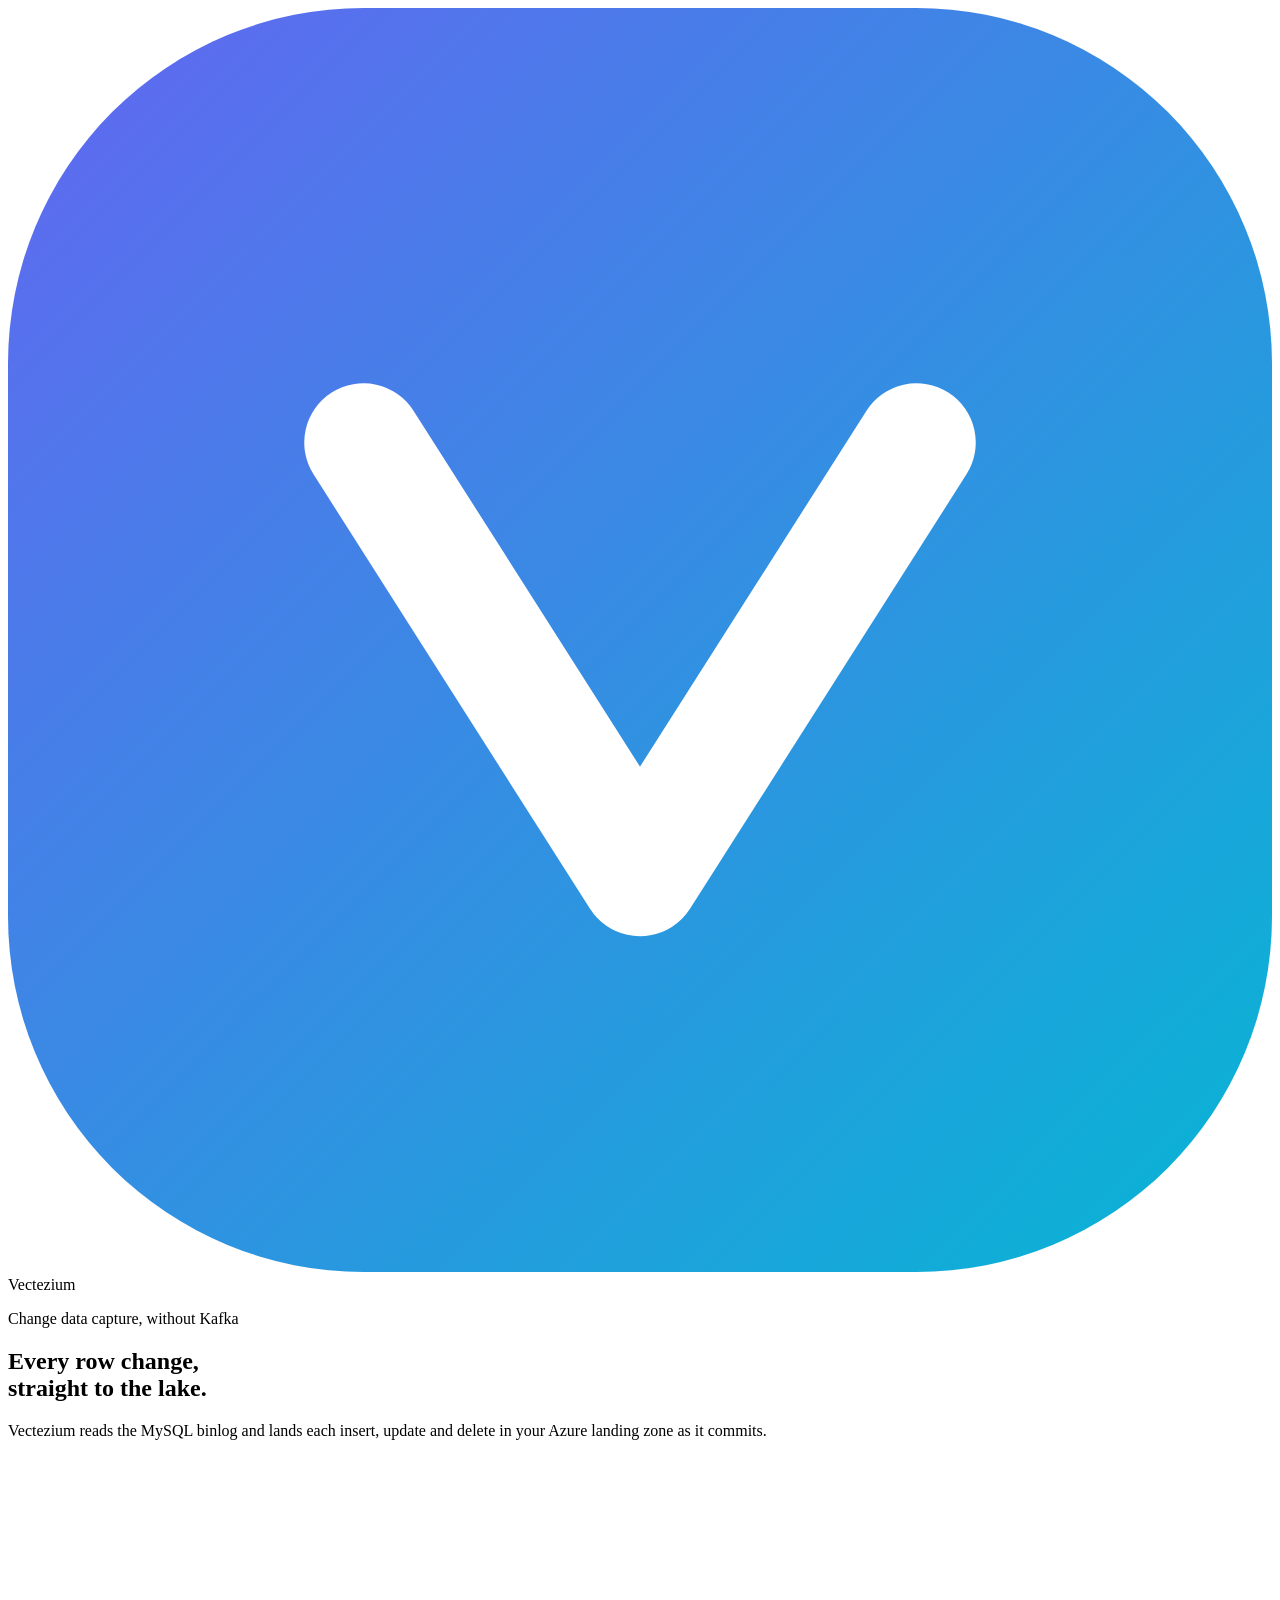
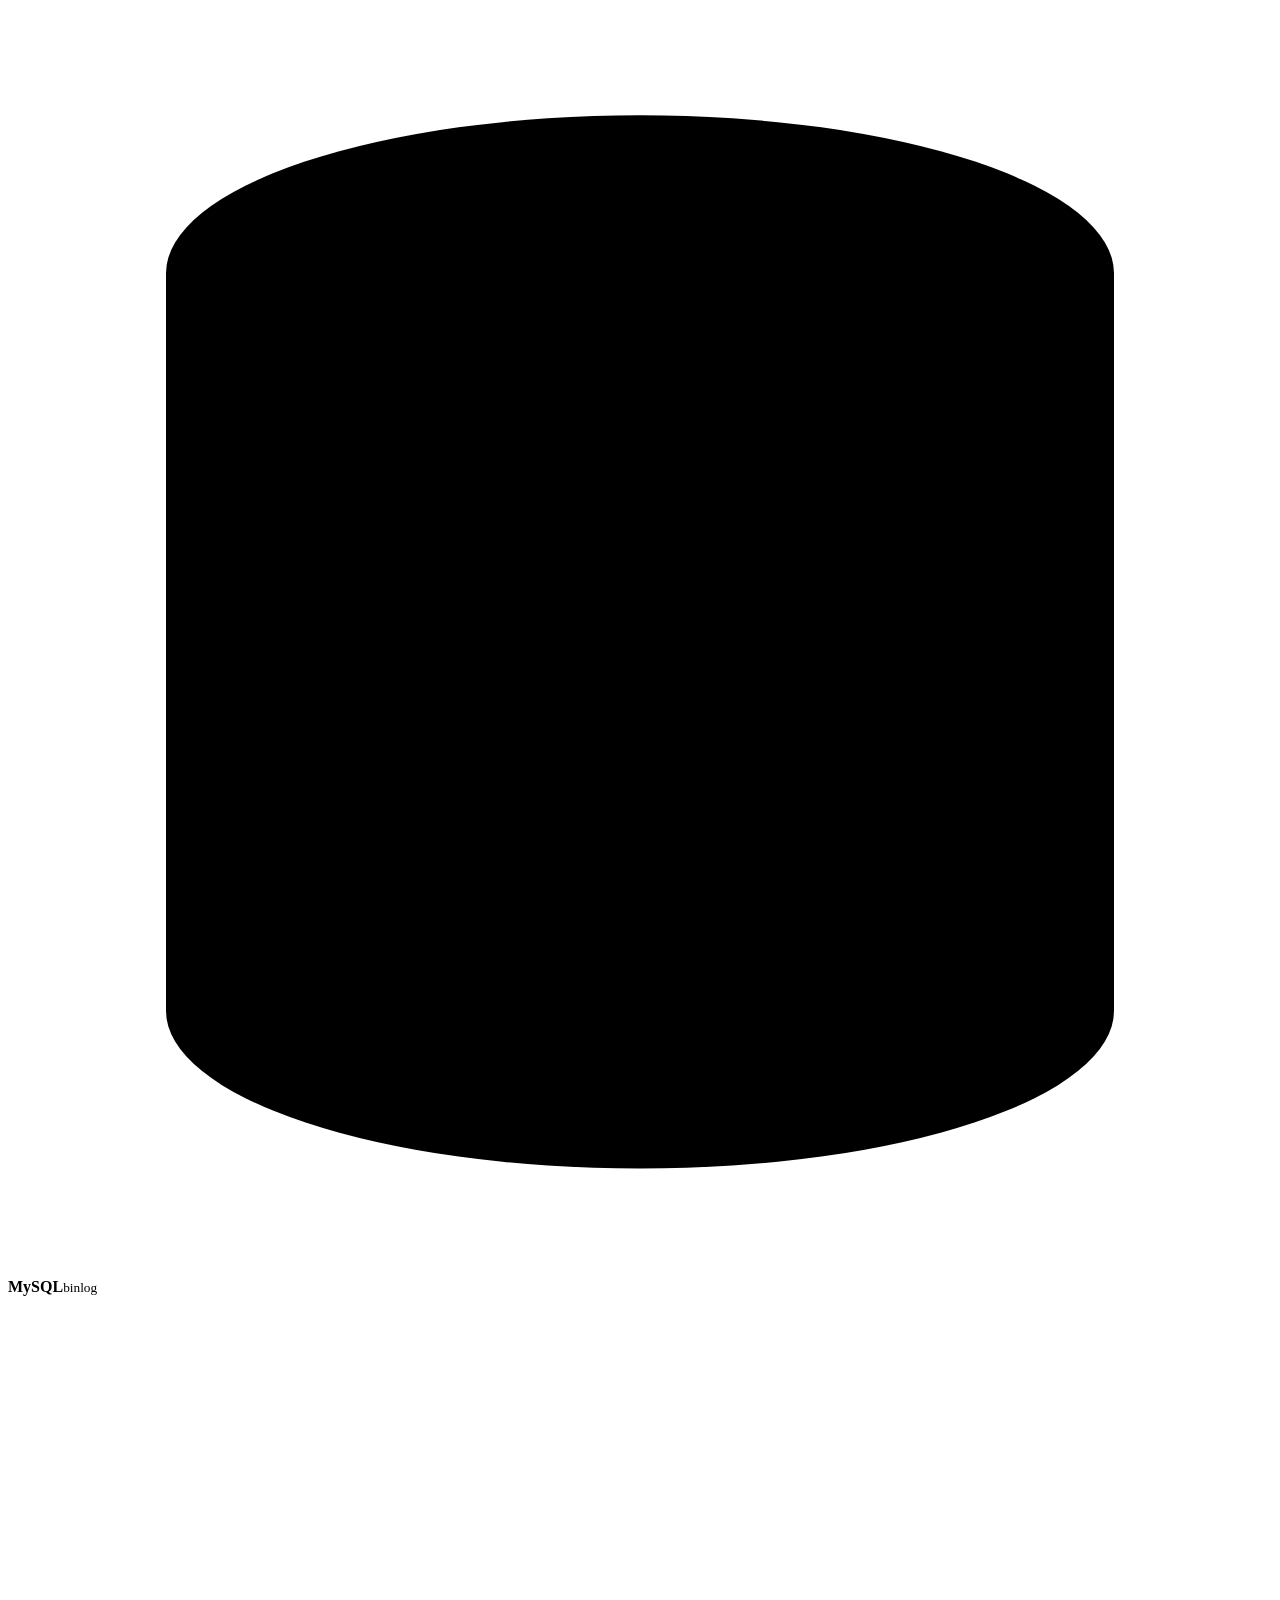
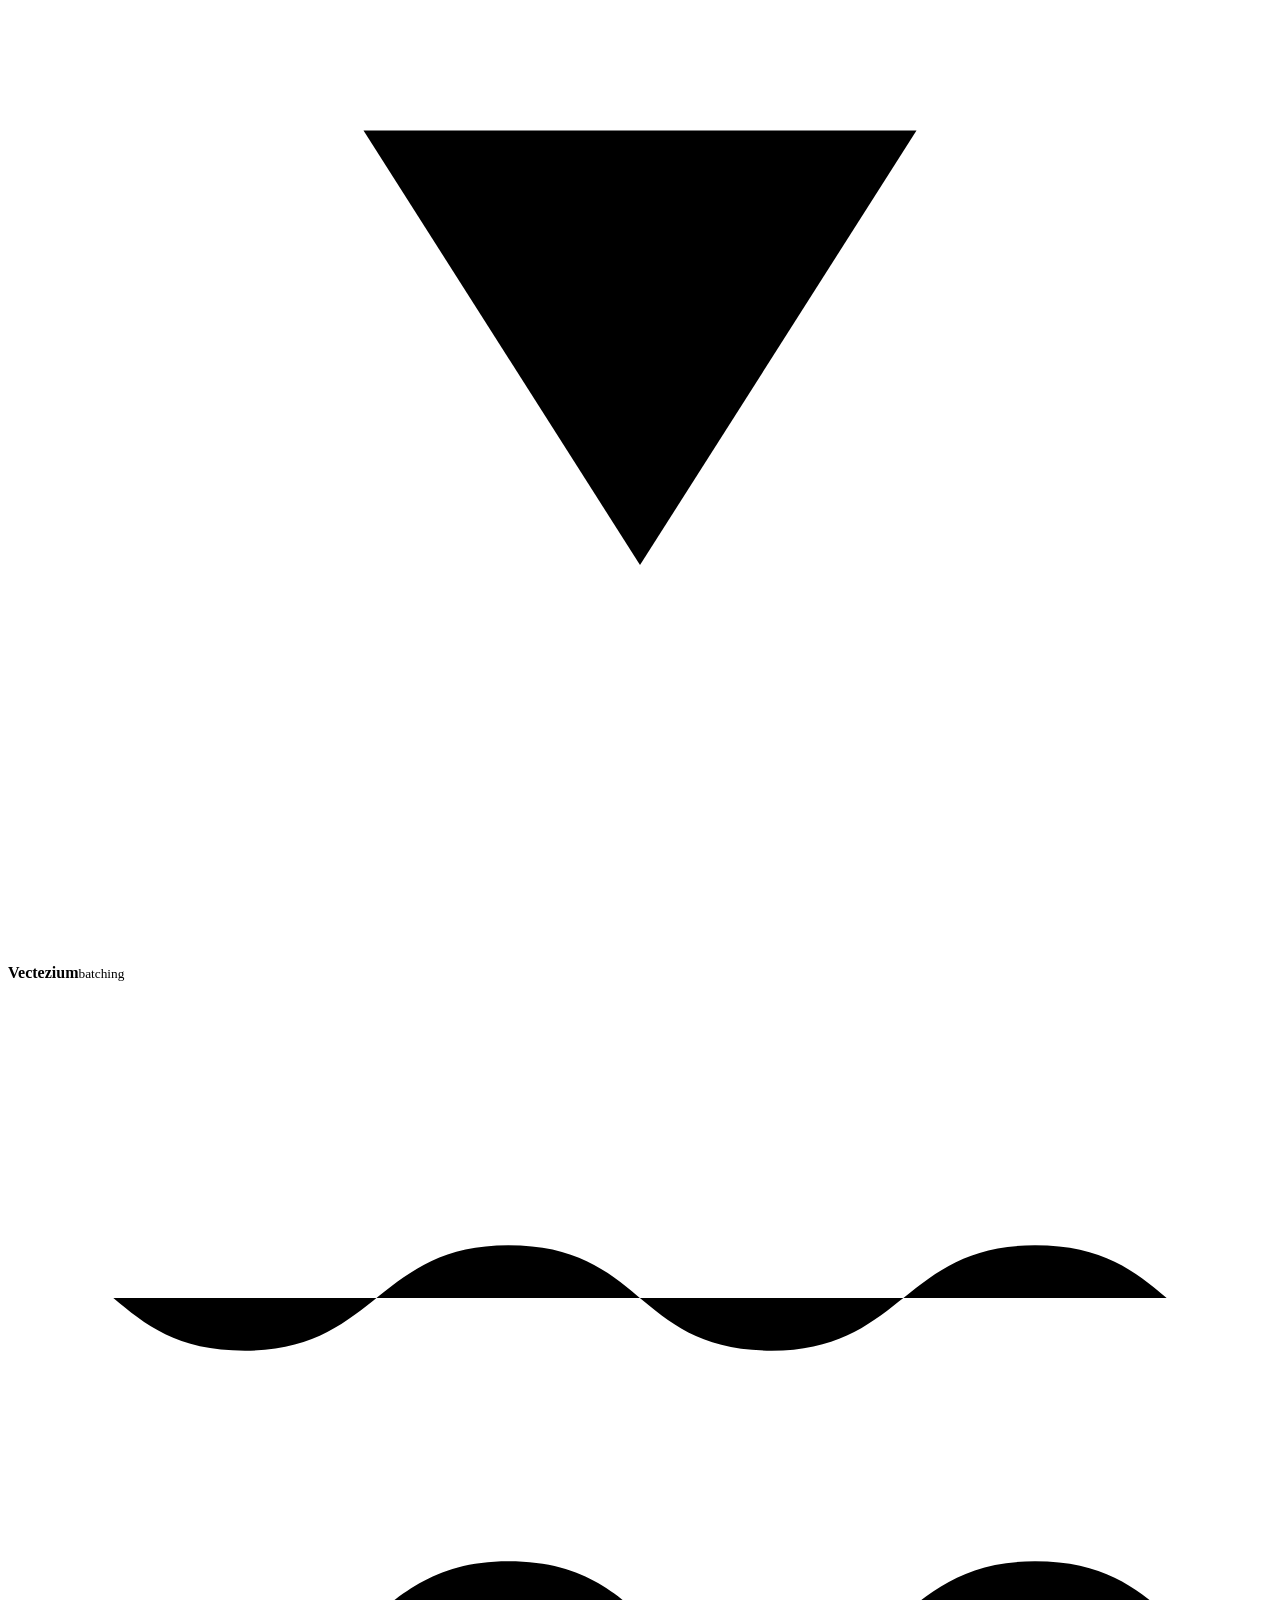
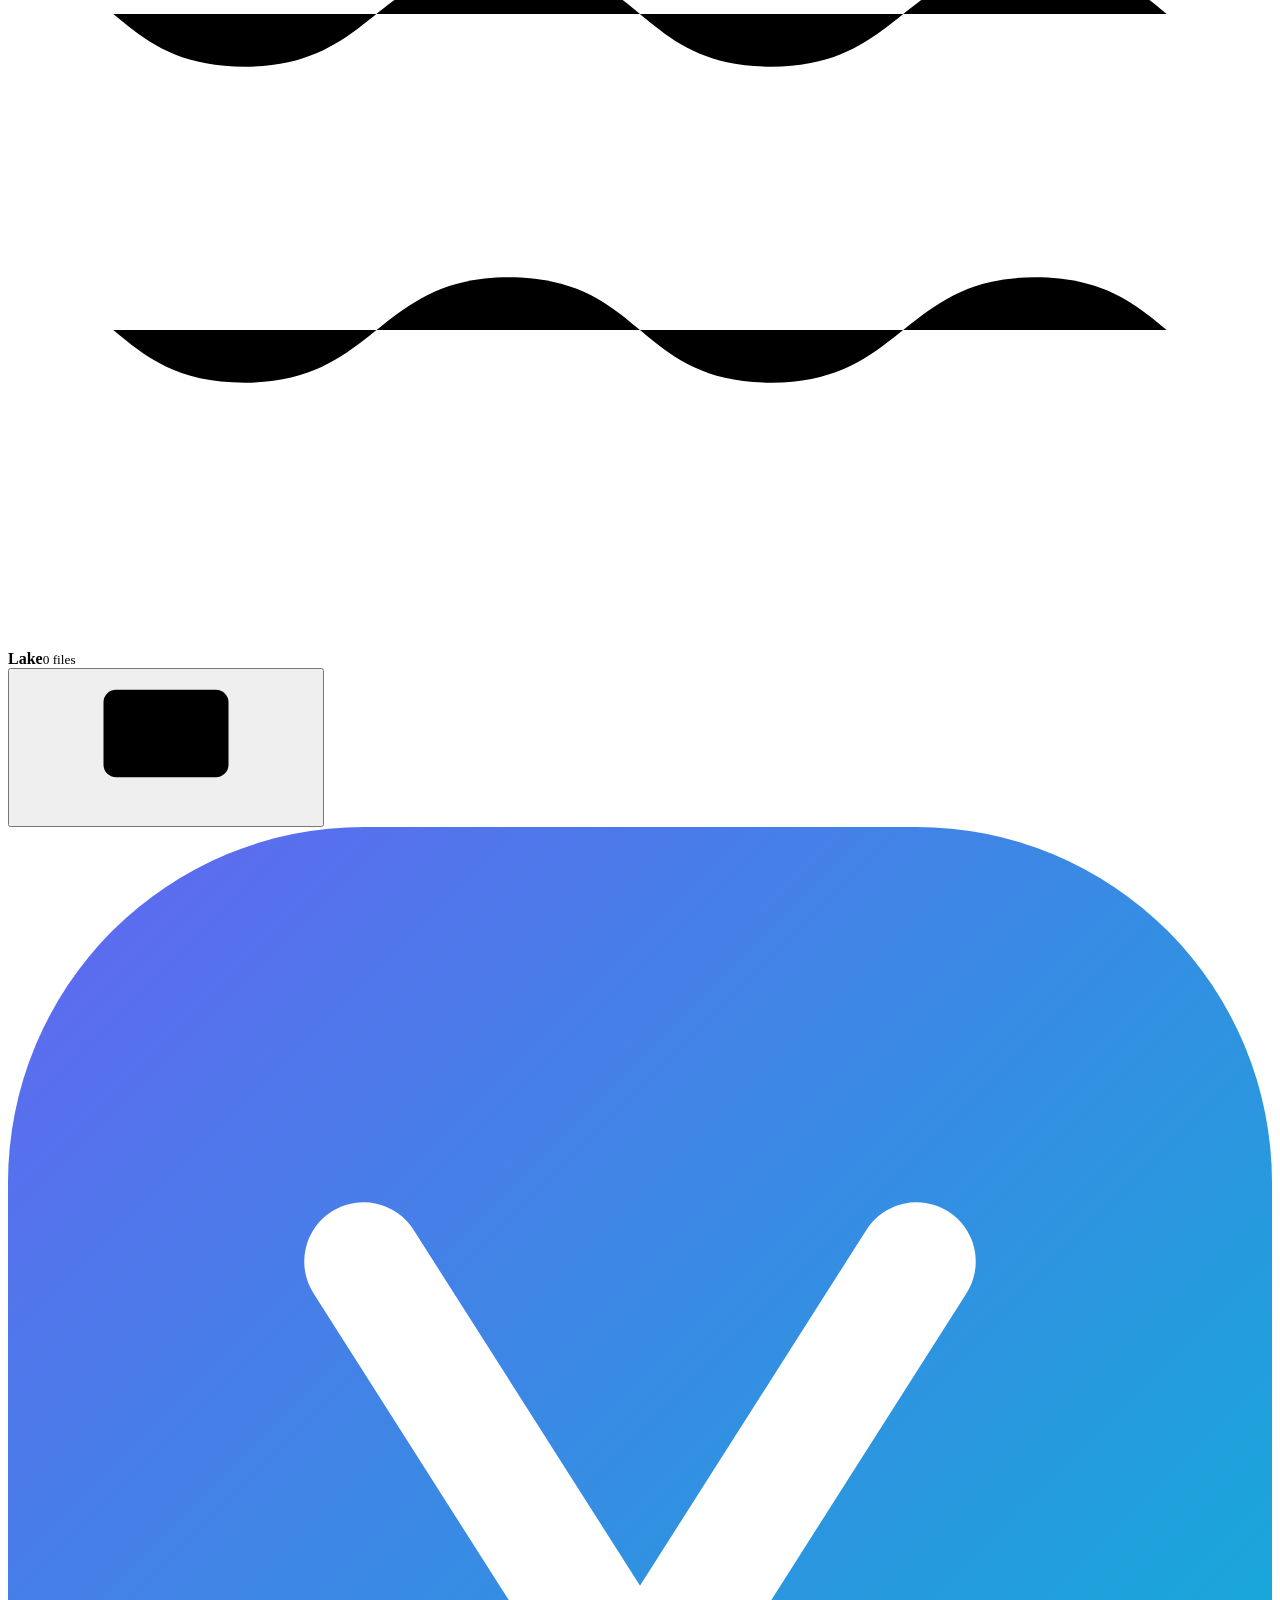
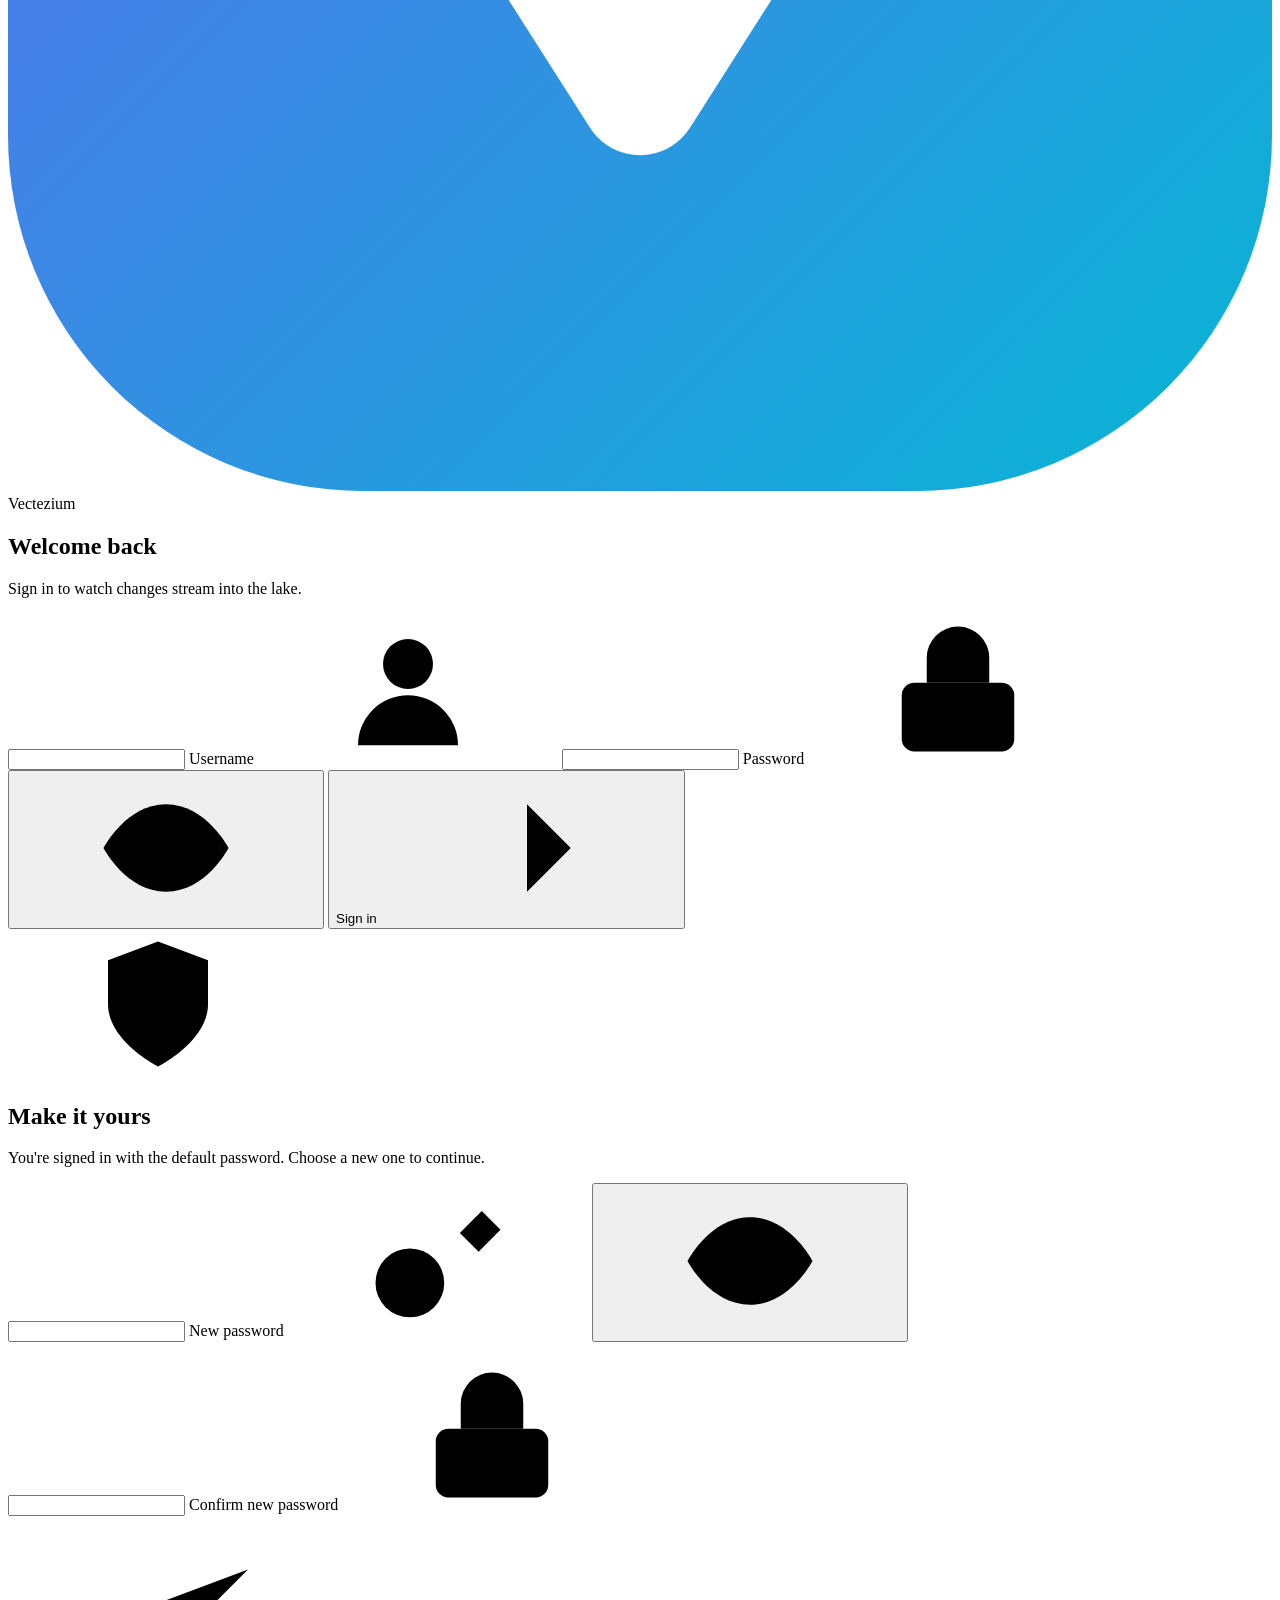
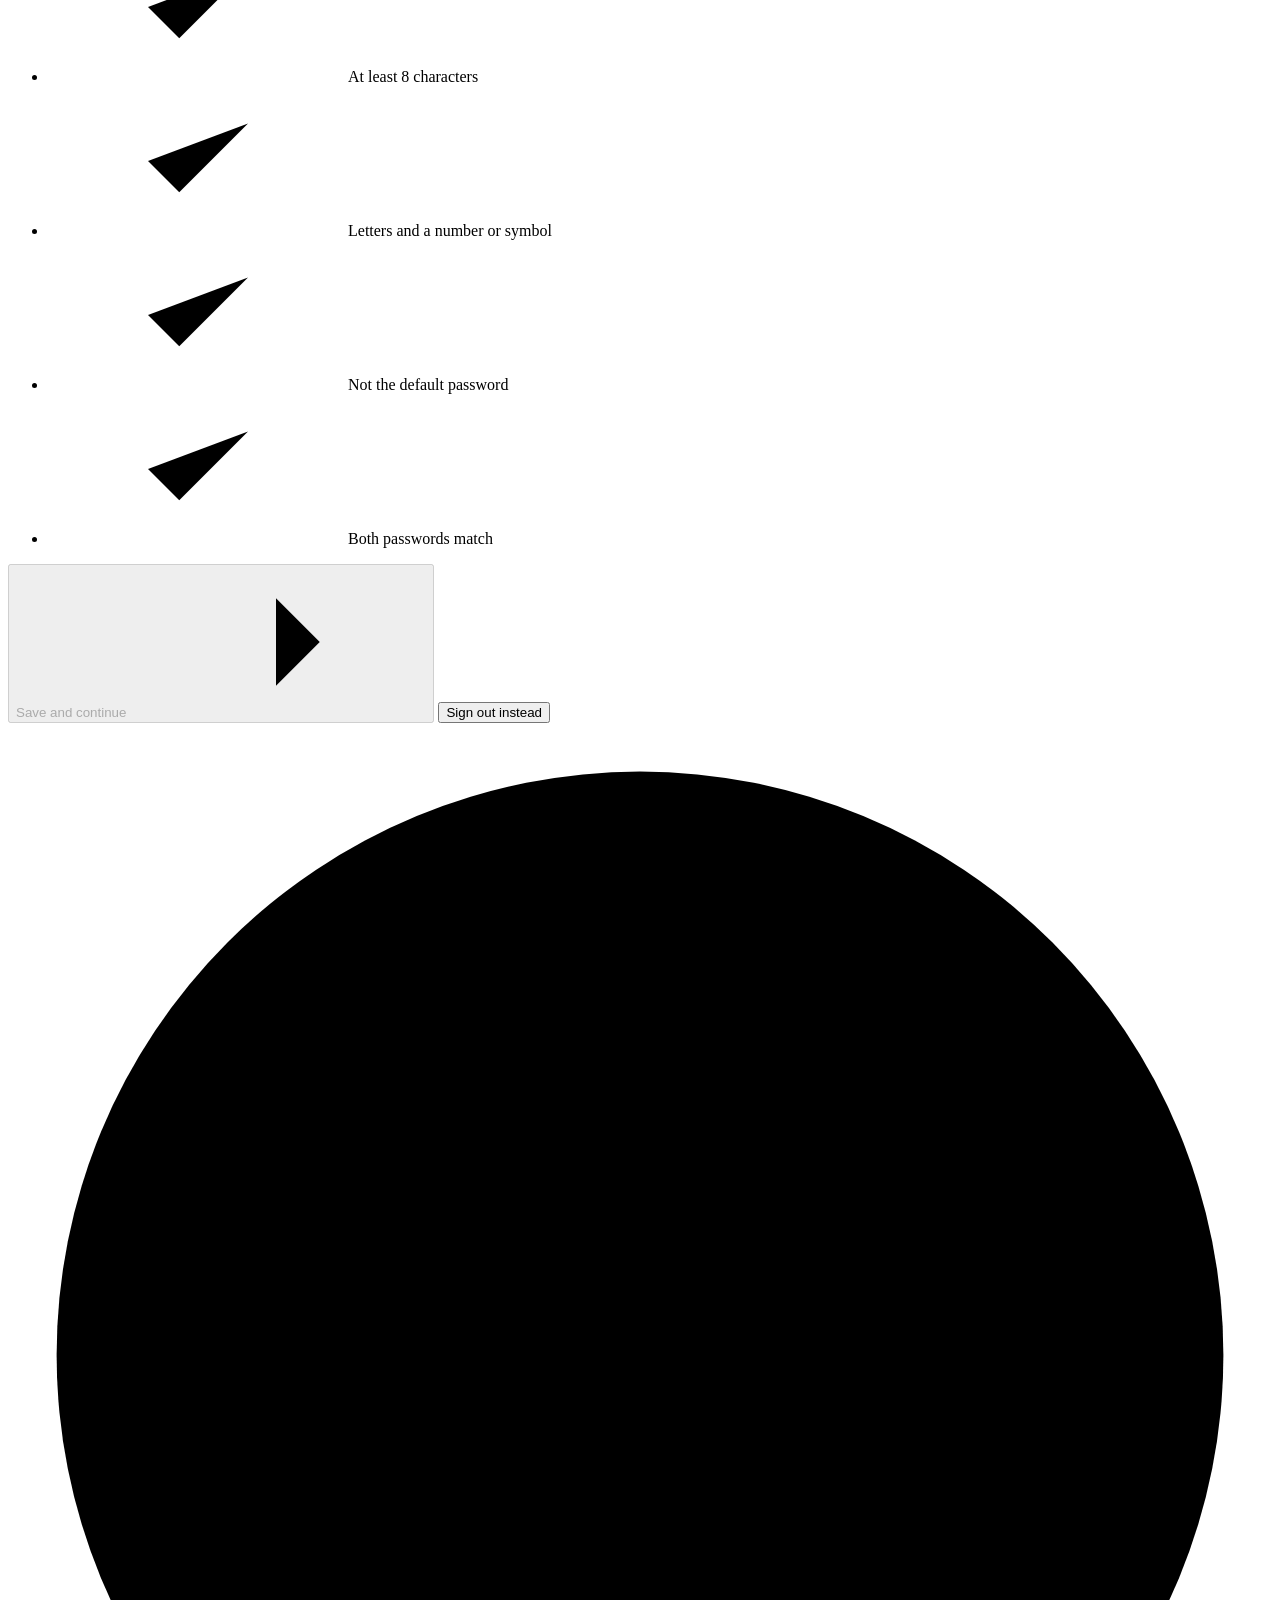
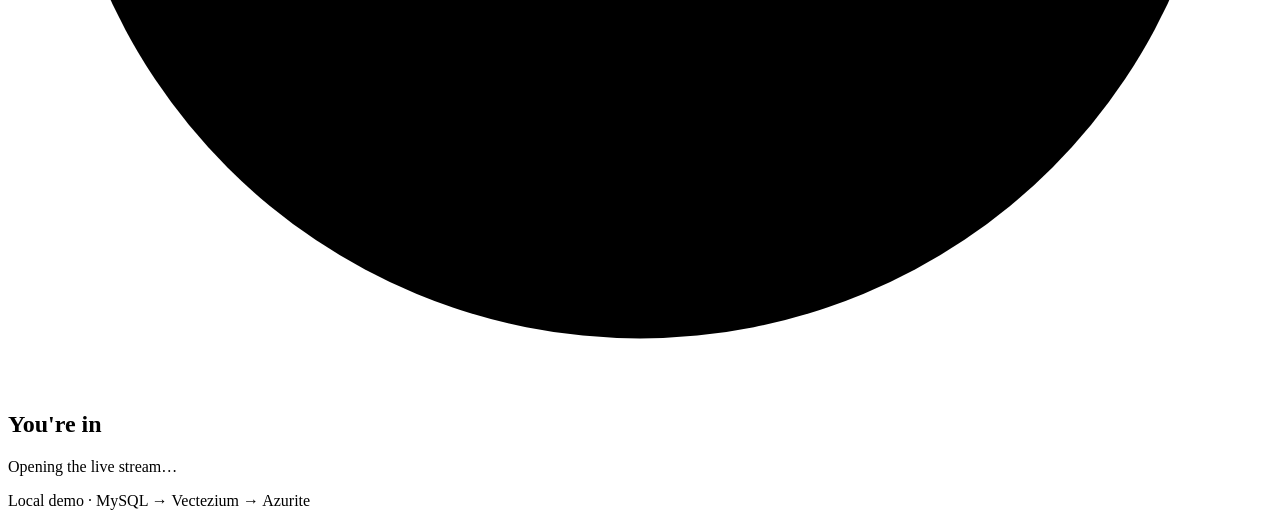
==== ui/static/login.html @ a1f48b9c "Vectezium demo: MySQL CDC to an Azure landing zone with Vector, plus a sign-in for the UI The demo U" ====
<!doctype html>
<html lang="en">
<head>
  <meta charset="utf-8">
  <meta name="viewport" content="width=device-width, initial-scale=1">
  <title>Sign in · Vectezium</title>
  <meta name="color-scheme" content="light dark">
  <link rel="icon" href="data:image/svg+xml,%3Csvg xmlns='http://www.w3.org/2000/svg' viewBox='0 0 32 32'%3E%3Cdefs%3E%3ClinearGradient id='g' x1='0' y1='0' x2='1' y2='1'%3E%3Cstop offset='0' stop-color='%236366f1'/%3E%3Cstop offset='1' stop-color='%2306b6d4'/%3E%3C/linearGradient%3E%3C/defs%3E%3Crect width='32' height='32' rx='8' fill='url(%23g)'/%3E%3Cpath d='M9 11l7 11 7-11' fill='none' stroke='white' stroke-width='3' stroke-linecap='round' stroke-linejoin='round'/%3E%3C/svg%3E">
  <script>
    // Same theme preference as the main UI, applied before the first paint.
    (function () {
      var pref = "system";
      try { pref = localStorage.getItem("theme") || "system"; } catch (e) {}
      var dark = pref === "dark" || (pref === "system" && matchMedia("(prefers-color-scheme: dark)").matches);
      document.documentElement.dataset.theme = dark ? "dark" : "light";
      document.documentElement.dataset.themePref = pref;
    })();
  </script>
  <link rel="stylesheet" href="/static/login.css">
</head>
<body>
  <svg width="0" height="0" style="position:absolute" aria-hidden="true">
    <defs>
      <linearGradient id="brand-gradient" x1="0" y1="0" x2="1" y2="1">
        <stop offset="0" stop-color="#6366f1"/><stop offset="1" stop-color="#06b6d4"/>
      </linearGradient>
    </defs>
    <symbol id="i-user" viewBox="0 0 24 24"><circle cx="12" cy="8" r="4"/><path d="M4 21a8 8 0 0 1 16 0"/></symbol>
    <symbol id="i-lock" viewBox="0 0 24 24"><rect x="3" y="11" width="18" height="11" rx="2"/><path d="M7 11V7a5 5 0 0 1 10 0v4"/></symbol>
    <symbol id="i-key" viewBox="0 0 24 24"><circle cx="7.5" cy="15.5" r="5.5"/><path d="m21 2-9.6 9.6"/><path d="m15.5 7.5 3 3L22 7l-3-3"/></symbol>
    <symbol id="i-eye" viewBox="0 0 24 24"><path d="M2 12s3.6-7 10-7 10 7 10 7-3.6 7-10 7S2 12 2 12Z"/><circle cx="12" cy="12" r="3"/></symbol>
    <symbol id="i-eye-off" viewBox="0 0 24 24"><path d="M9.9 4.2A10 10 0 0 1 12 4c6.4 0 10 8 10 8a17 17 0 0 1-2.2 3.2"/><path d="M6.6 6.6A17 17 0 0 0 2 12s3.6 8 10 8a9.7 9.7 0 0 0 5.4-1.6"/><path d="M9.9 9.9a3 3 0 0 0 4.2 4.2"/><path d="m2 2 20 20"/></symbol>
    <symbol id="i-arrow" viewBox="0 0 24 24"><path d="M5 12h14"/><path d="m12 5 7 7-7 7"/></symbol>
    <symbol id="i-check" viewBox="0 0 24 24"><path d="M20 6 9 17l-5-5"/></symbol>
    <symbol id="i-alert" viewBox="0 0 24 24"><circle cx="12" cy="12" r="10"/><path d="M12 8v4"/><path d="M12 16h.01"/></symbol>
    <symbol id="i-shield" viewBox="0 0 24 24"><path d="M12 22s8-4 8-10V5l-8-3-8 3v7c0 6 8 10 8 10Z"/><path d="m9 12 2 2 4-4"/></symbol>
    <symbol id="i-sun" viewBox="0 0 24 24"><circle cx="12" cy="12" r="4"/><path d="M12 2v2"/><path d="M12 20v2"/><path d="m4.93 4.93 1.41 1.41"/><path d="m17.66 17.66 1.41 1.41"/><path d="M2 12h2"/><path d="M20 12h2"/><path d="m6.34 17.66-1.41 1.41"/><path d="m19.07 4.93-1.41 1.41"/></symbol>
    <symbol id="i-moon" viewBox="0 0 24 24"><path d="M12 3a6 6 0 0 0 9 9 9 9 0 1 1-9-9Z"/></symbol>
    <symbol id="i-monitor" viewBox="0 0 24 24"><rect x="2" y="3" width="20" height="14" rx="2"/><path d="M8 21h8"/><path d="M12 17v4"/></symbol>
  </svg>

  <!-- The hero: a live sketch of the pipeline, events flowing from the binlog into the lake. -->
  <div class="aurora" aria-hidden="true"><span></span><span></span><span></span></div>
  <div class="grid-bg" aria-hidden="true"></div>

  <div class="layout">
    <section class="hero" aria-hidden="true">
      <div class="hero-brand">
        <svg class="logo" viewBox="0 0 32 32"><rect width="32" height="32" rx="9" fill="url(#brand-gradient)"/><path d="M9 11l7 11 7-11" fill="none" stroke="#fff" stroke-width="3" stroke-linecap="round" stroke-linejoin="round"/></svg>
        <span>Vectezium</span>
      </div>

      <div class="hero-copy">
        <p class="eyebrow"><span class="live-dot"></span>Change data capture, without Kafka</p>
        <h1>Every row change,<br><span class="gradient-text">straight to the lake.</span></h1>
        <p class="lede">Vectezium reads the MySQL binlog and lands each insert, update and delete in your
          Azure landing zone as it commits.</p>
      </div>

      <div class="stage">
        <canvas id="flow"></canvas>
        <div class="node n-src"><div class="node-icon"><svg viewBox="0 0 24 24"><ellipse cx="12" cy="5" rx="9" ry="3"/><path d="M3 5v14a9 3 0 0 0 18 0V5"/><path d="M3 12a9 3 0 0 0 18 0"/></svg></div><b>MySQL</b><small>binlog</small></div>
        <div class="node n-vtz"><div class="node-icon brand"><svg viewBox="0 0 32 32"><path d="M9 11l7 11 7-11" stroke-width="3.2"/></svg></div><b>Vectezium</b><small id="batch-label">batching</small></div>
        <div class="node n-lake"><div class="node-icon"><svg viewBox="0 0 24 24"><path d="M2 6c.6.5 1.2 1 2.5 1C7 7 7 5 9.5 5c2.6 0 2.4 2 5 2 2.5 0 2.5-2 5-2 1.3 0 1.9.5 2.5 1"/><path d="M2 12c.6.5 1.2 1 2.5 1 2.5 0 2.5-2 5-2 2.6 0 2.4 2 5 2 2.5 0 2.5-2 5-2 1.3 0 1.9.5 2.5 1"/><path d="M2 18c.6.5 1.2 1 2.5 1 2.5 0 2.5-2 5-2 2.6 0 2.4 2 5 2 2.5 0 2.5-2 5-2 1.3 0 1.9.5 2.5 1"/></svg></div><b>Lake</b><small id="files-label">0 files</small></div>
      </div>

      <div class="ticker" id="ticker"></div>
    </section>

    <main class="panel-wrap">
      <button id="theme-toggle" class="theme-toggle" type="button" aria-label="Theme"><svg class="i"><use href="#i-monitor"/></svg></button>

      <div class="card" id="card">
        <div class="card-glow" aria-hidden="true"></div>

        <!-- Step 1: sign in -->
        <form id="step-login" class="step active" novalidate autocomplete="on">
          <div class="mobile-brand">
            <svg class="logo" viewBox="0 0 32 32" aria-hidden="true"><rect width="32" height="32" rx="9" fill="url(#brand-gradient)"/><path d="M9 11l7 11 7-11" fill="none" stroke="#fff" stroke-width="3" stroke-linecap="round" stroke-linejoin="round"/></svg>
            <span>Vectezium</span>
          </div>
          <h2>Welcome back</h2>
          <p class="sub">Sign in to watch changes stream into the lake.</p>

          <div class="alert" id="login-error" role="alert" hidden><svg class="i"><use href="#i-alert"/></svg><span></span></div>

          <label class="field">
            <input id="username" name="username" autocomplete="username" autocapitalize="none" spellcheck="false" placeholder=" " required>
            <span class="label">Username</span>
            <svg class="i lead"><use href="#i-user"/></svg>
          </label>
          <label class="field">
            <input id="password" name="password" type="password" autocomplete="current-password" placeholder=" " required>
            <span class="label">Password</span>
            <svg class="i lead"><use href="#i-lock"/></svg>
            <button type="button" class="reveal" aria-label="Show password" data-for="password"><svg class="i"><use href="#i-eye"/></svg></button>
          </label>
          <p class="caps" hidden>Caps Lock is on</p>

          <button class="submit" type="submit">
            <span class="submit-text">Sign in</span><svg class="i"><use href="#i-arrow"/></svg>
            <span class="spinner" aria-hidden="true"></span>
          </button>

          <p class="hint" id="first-run-hint" hidden>First time here? Sign in as <code>admin</code> / <code>admin</code>; you'll choose your own password next.</p>
        </form>

        <!-- Step 2: choose a new password (required at first sign-in) -->
        <form id="step-change" class="step" novalidate>
          <div class="step-badge"><svg class="i"><use href="#i-shield"/></svg></div>
          <h2>Make it yours</h2>
          <p class="sub">You're signed in with the default password. Choose a new one to continue.</p>

          <div class="alert" id="change-error" role="alert" hidden><svg class="i"><use href="#i-alert"/></svg><span></span></div>

          <input type="text" name="username" autocomplete="username" id="change-username" hidden>
          <label class="field" id="current-field" hidden>
            <input id="current-password" type="password" autocomplete="current-password" placeholder=" ">
            <span class="label">Current password</span>
            <svg class="i lead"><use href="#i-lock"/></svg>
          </label>
          <label class="field">
            <input id="new-password" type="password" autocomplete="new-password" placeholder=" " required minlength="8">
            <span class="label">New password</span>
            <svg class="i lead"><use href="#i-key"/></svg>
            <button type="button" class="reveal" aria-label="Show password" data-for="new-password"><svg class="i"><use href="#i-eye"/></svg></button>
          </label>

          <div class="meter" aria-hidden="true"><span></span><span></span><span></span><span></span></div>
          <div class="meter-label" id="meter-label" aria-live="polite">&nbsp;</div>

          <label class="field">
            <input id="confirm-password" type="password" autocomplete="new-password" placeholder=" " required>
            <span class="label">Confirm new password</span>
            <svg class="i lead"><use href="#i-lock"/></svg>
          </label>

          <ul class="rules" id="rules">
            <li data-rule="length"><svg class="i"><use href="#i-check"/></svg>At least 8 characters</li>
            <li data-rule="mix"><svg class="i"><use href="#i-check"/></svg>Letters and a number or symbol</li>
            <li data-rule="fresh"><svg class="i"><use href="#i-check"/></svg>Not the default password</li>
            <li data-rule="match"><svg class="i"><use href="#i-check"/></svg>Both passwords match</li>
          </ul>

          <button class="submit" type="submit" disabled>
            <span class="submit-text">Save and continue</span><svg class="i"><use href="#i-arrow"/></svg>
            <span class="spinner" aria-hidden="true"></span>
          </button>
          <button class="link" type="button" id="change-cancel">Sign out instead</button>
        </form>

        <!-- Step 3: done -->
        <div id="step-done" class="step" role="status">
          <svg class="done-mark" viewBox="0 0 52 52" aria-hidden="true"><circle cx="26" cy="26" r="24"/><path d="M15 27l7 7 15-15"/></svg>
          <h2 id="done-title">You're in</h2>
          <p class="sub">Opening the live stream…</p>
        </div>
      </div>

      <p class="foot">Local demo · MySQL → Vectezium → Azurite</p>
    </main>
  </div>

  <script src="/static/login.js"></script>
</body>
</html>
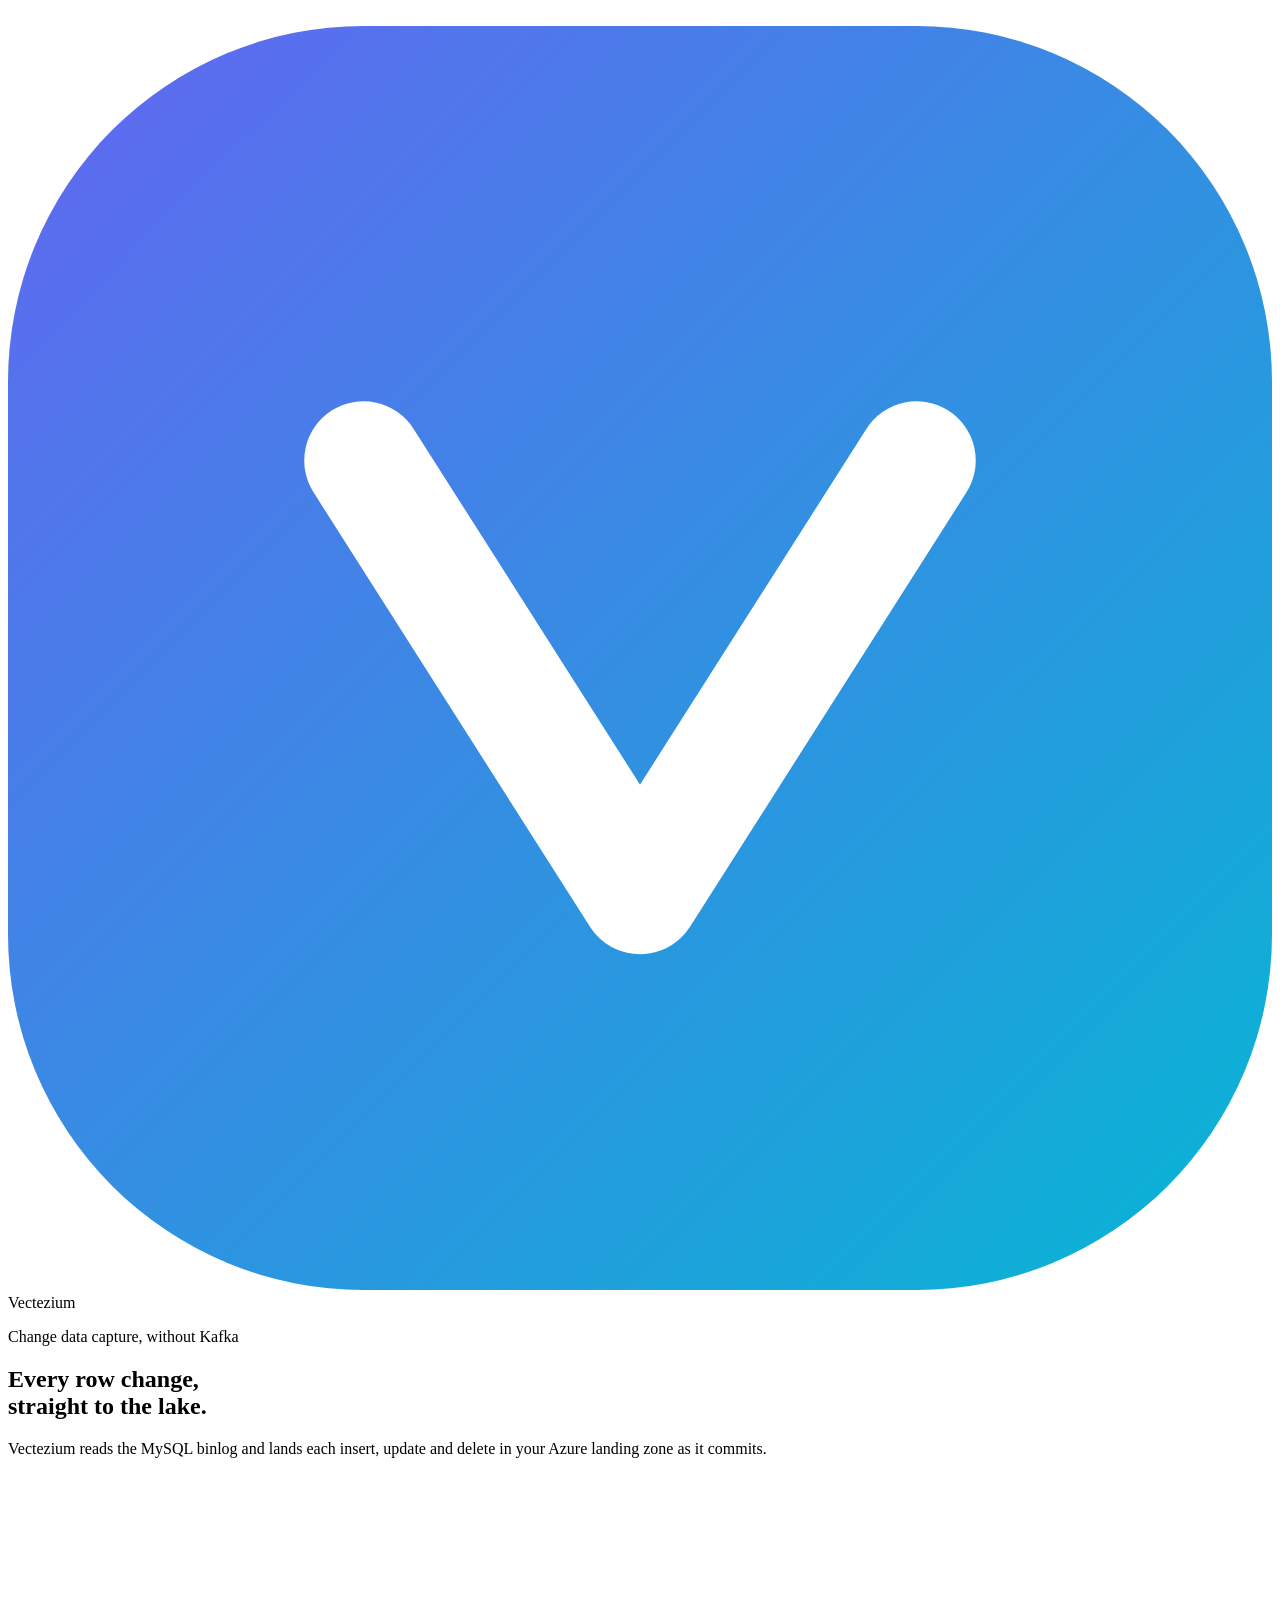
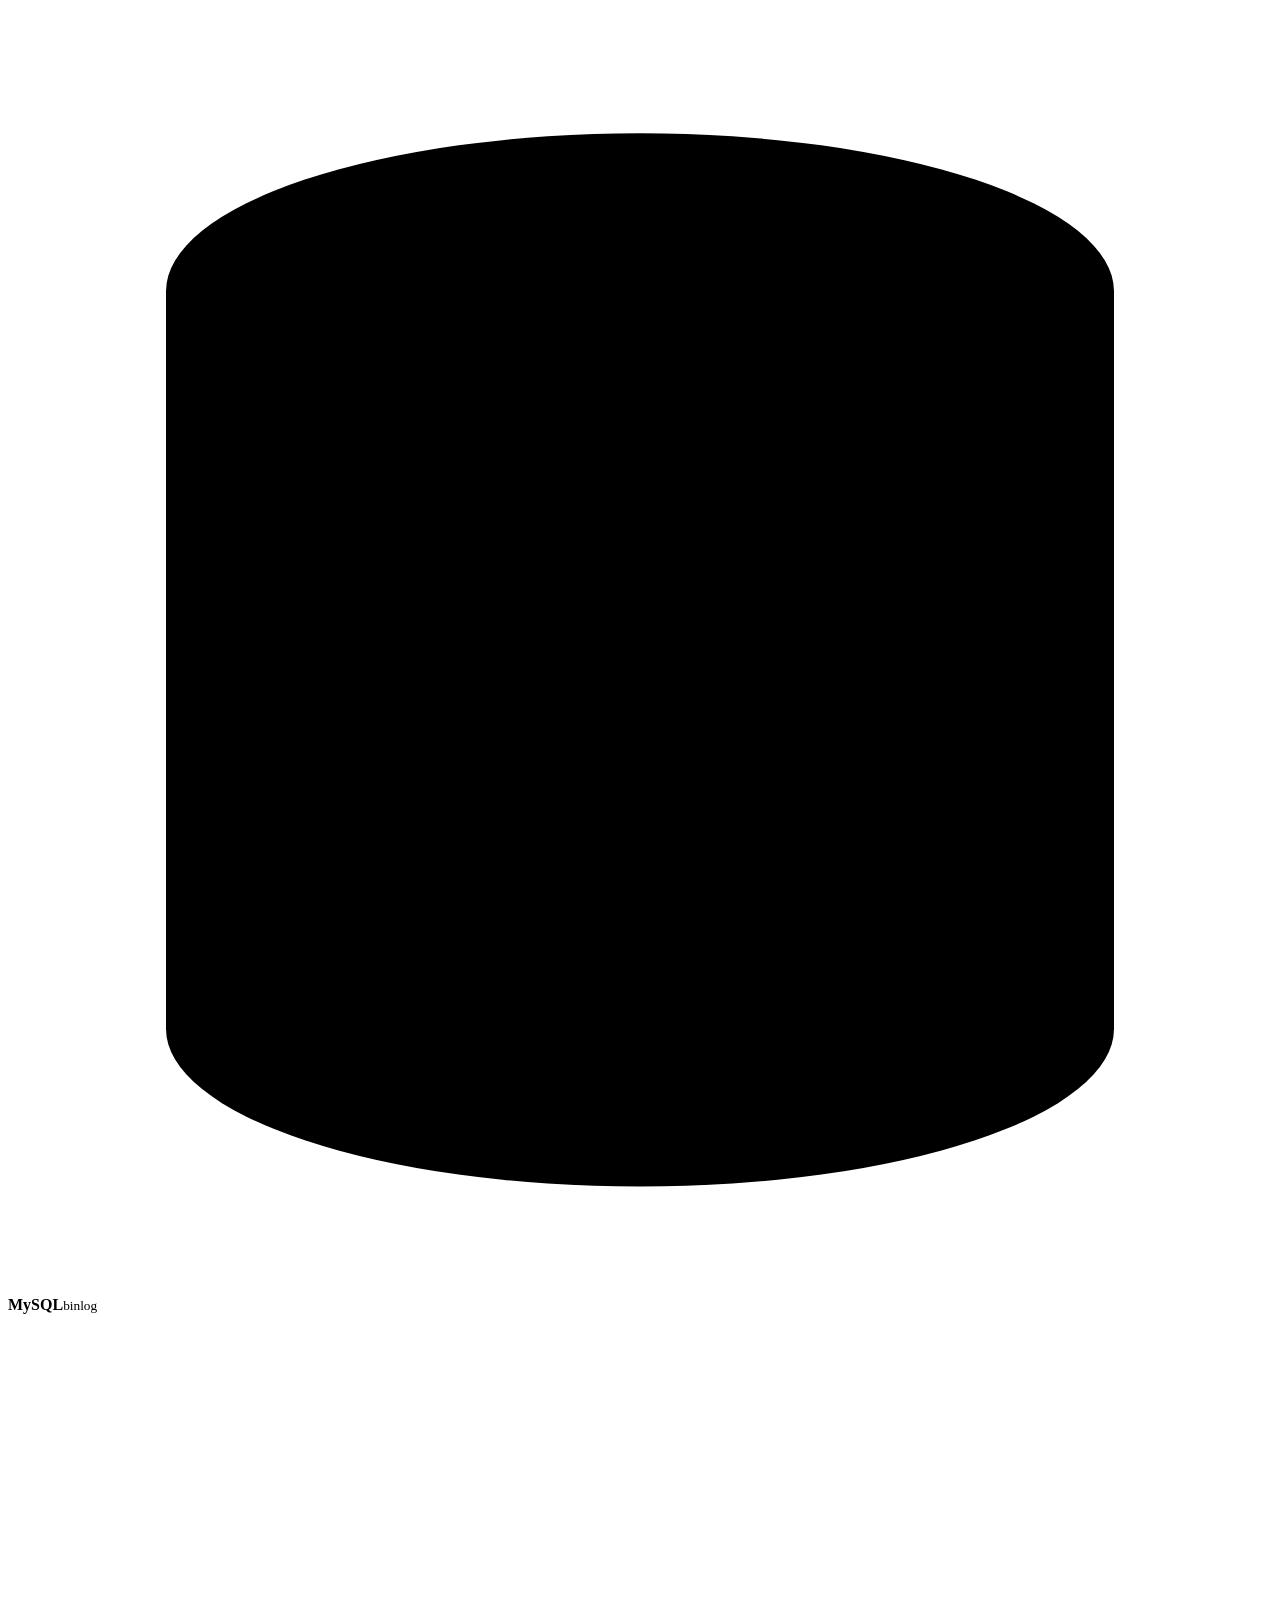
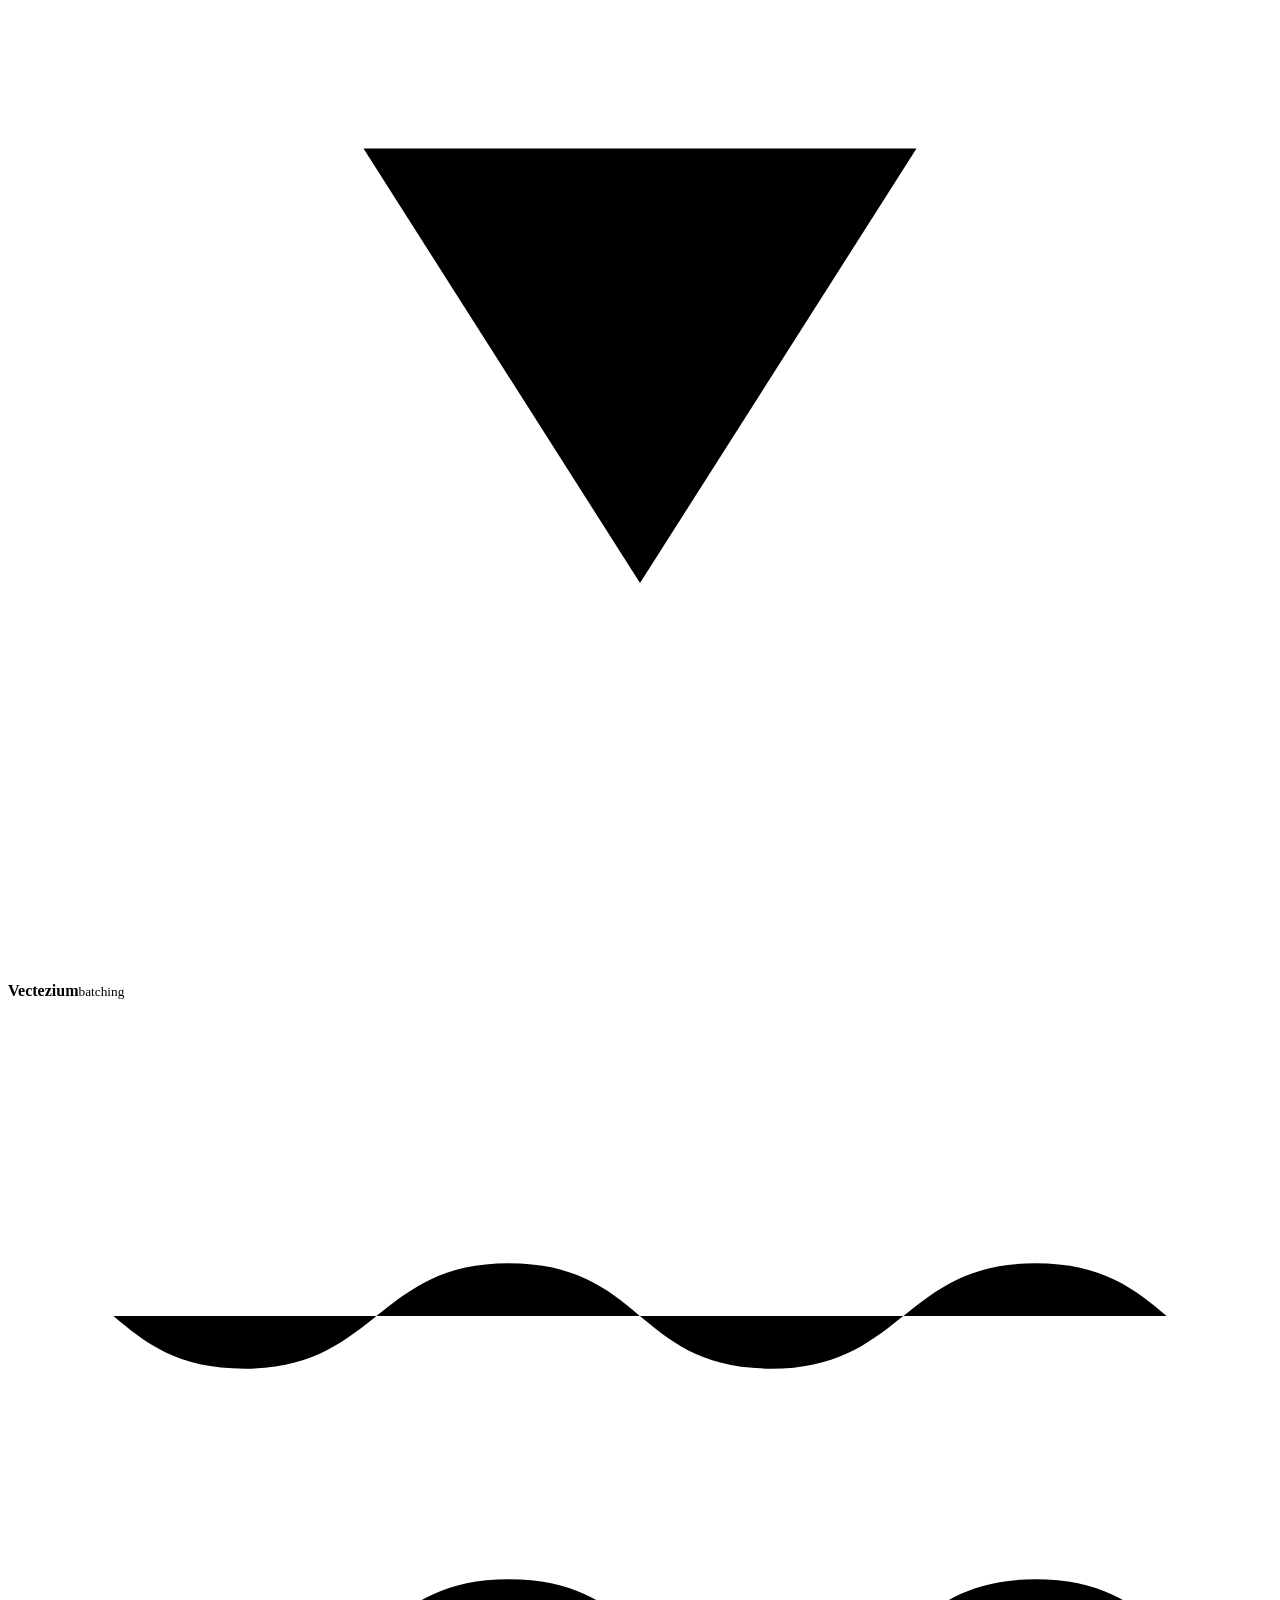
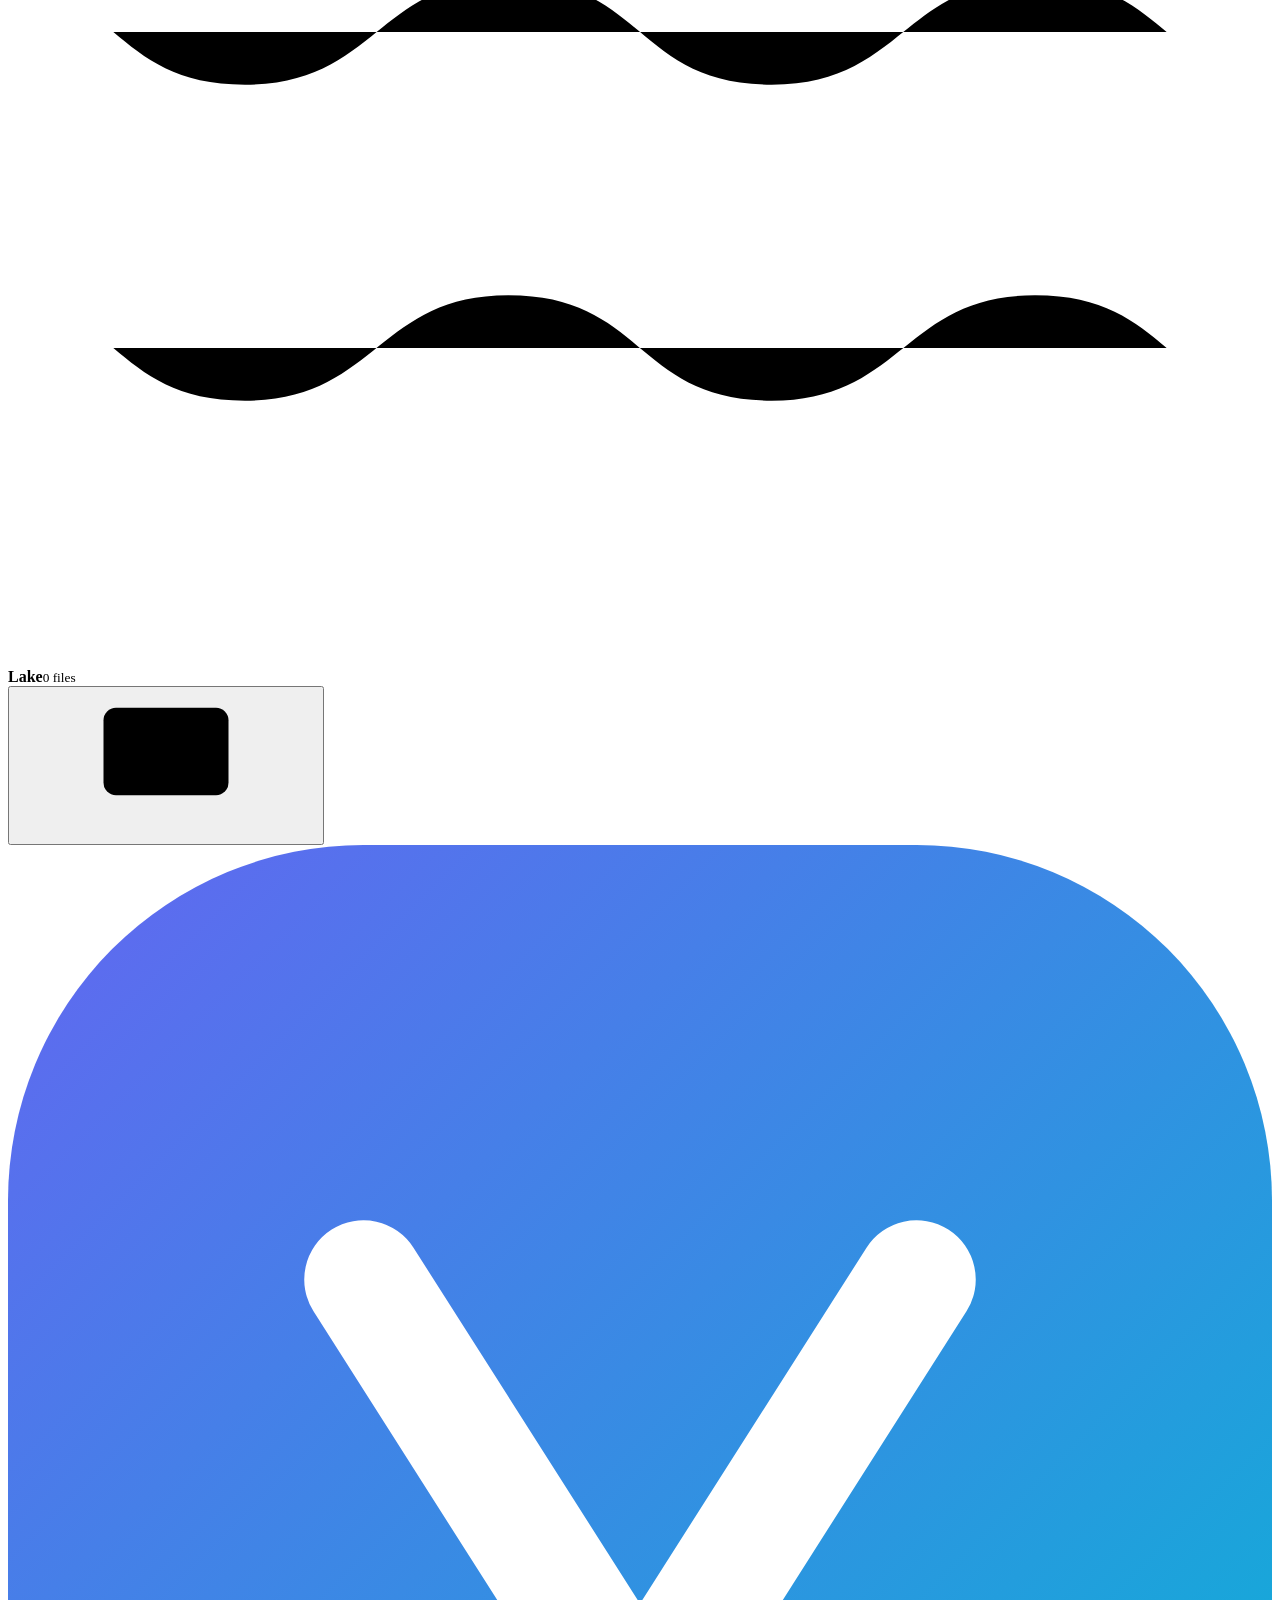
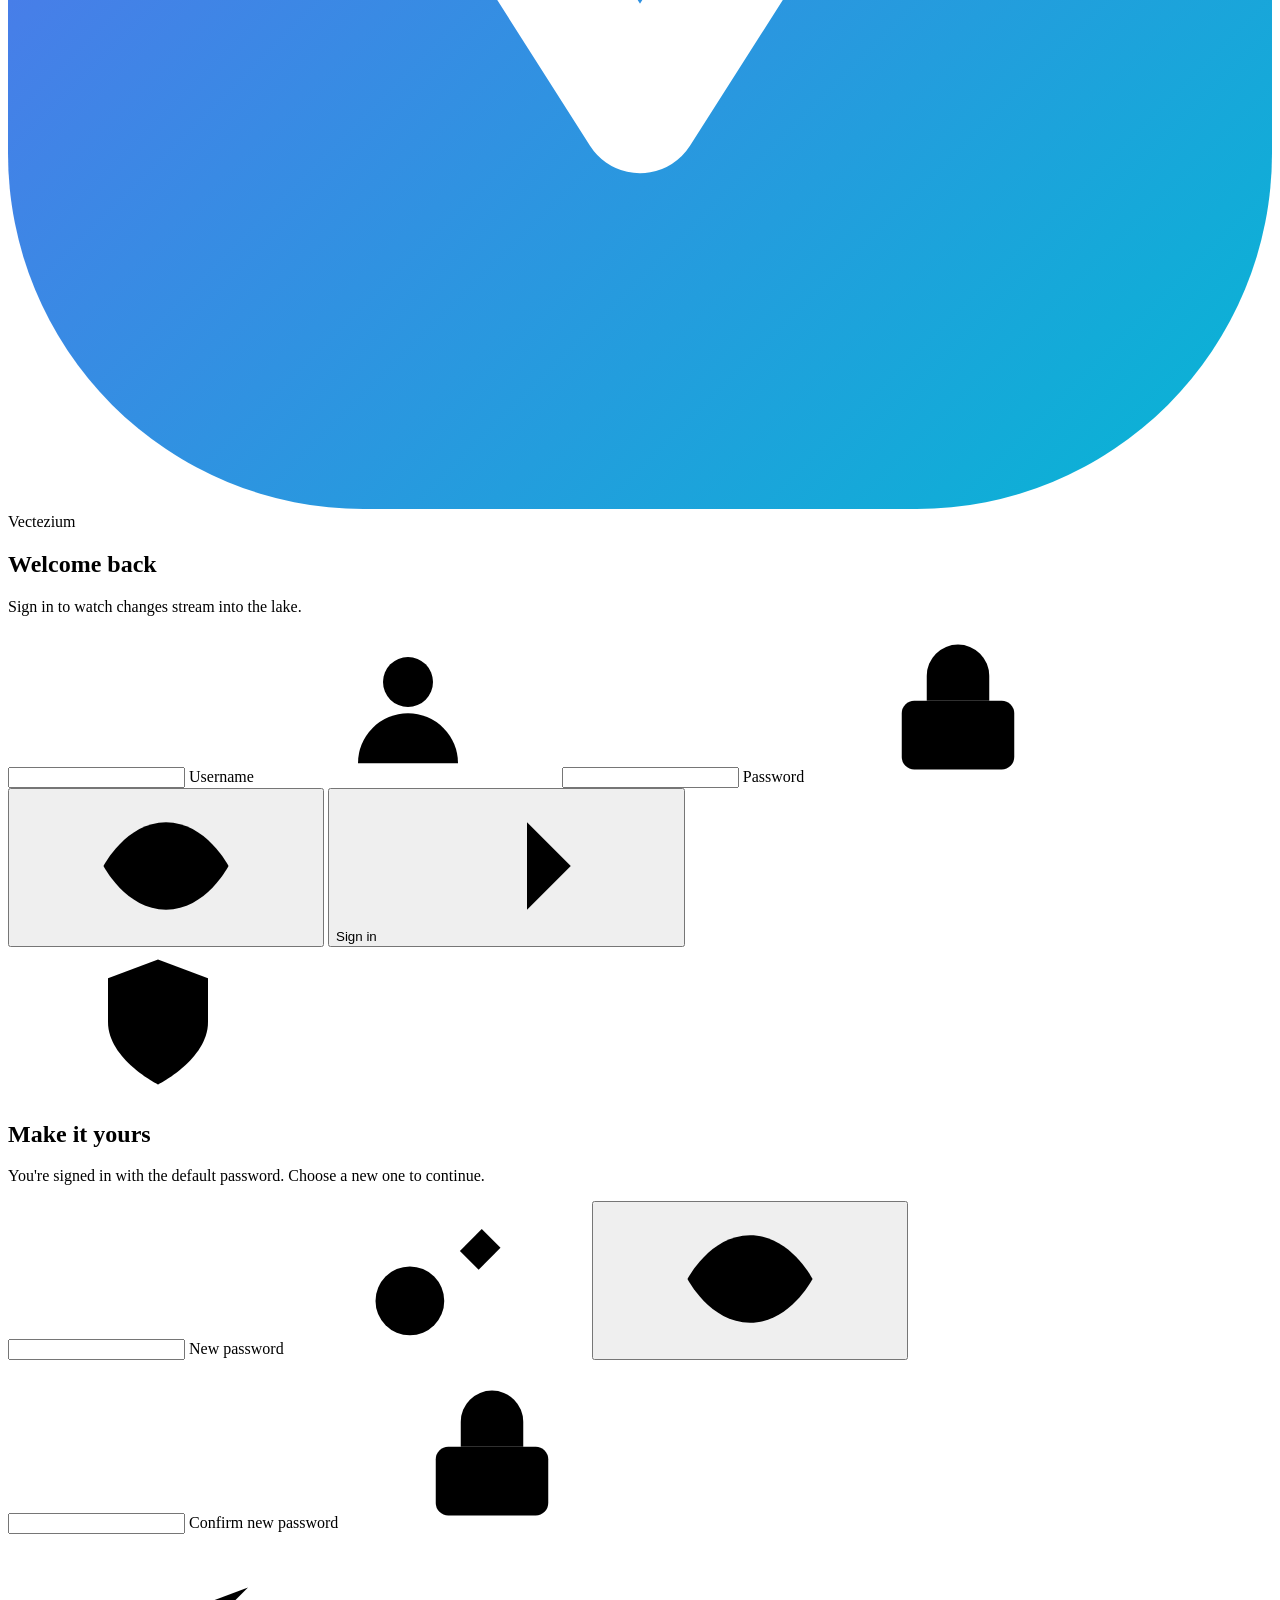
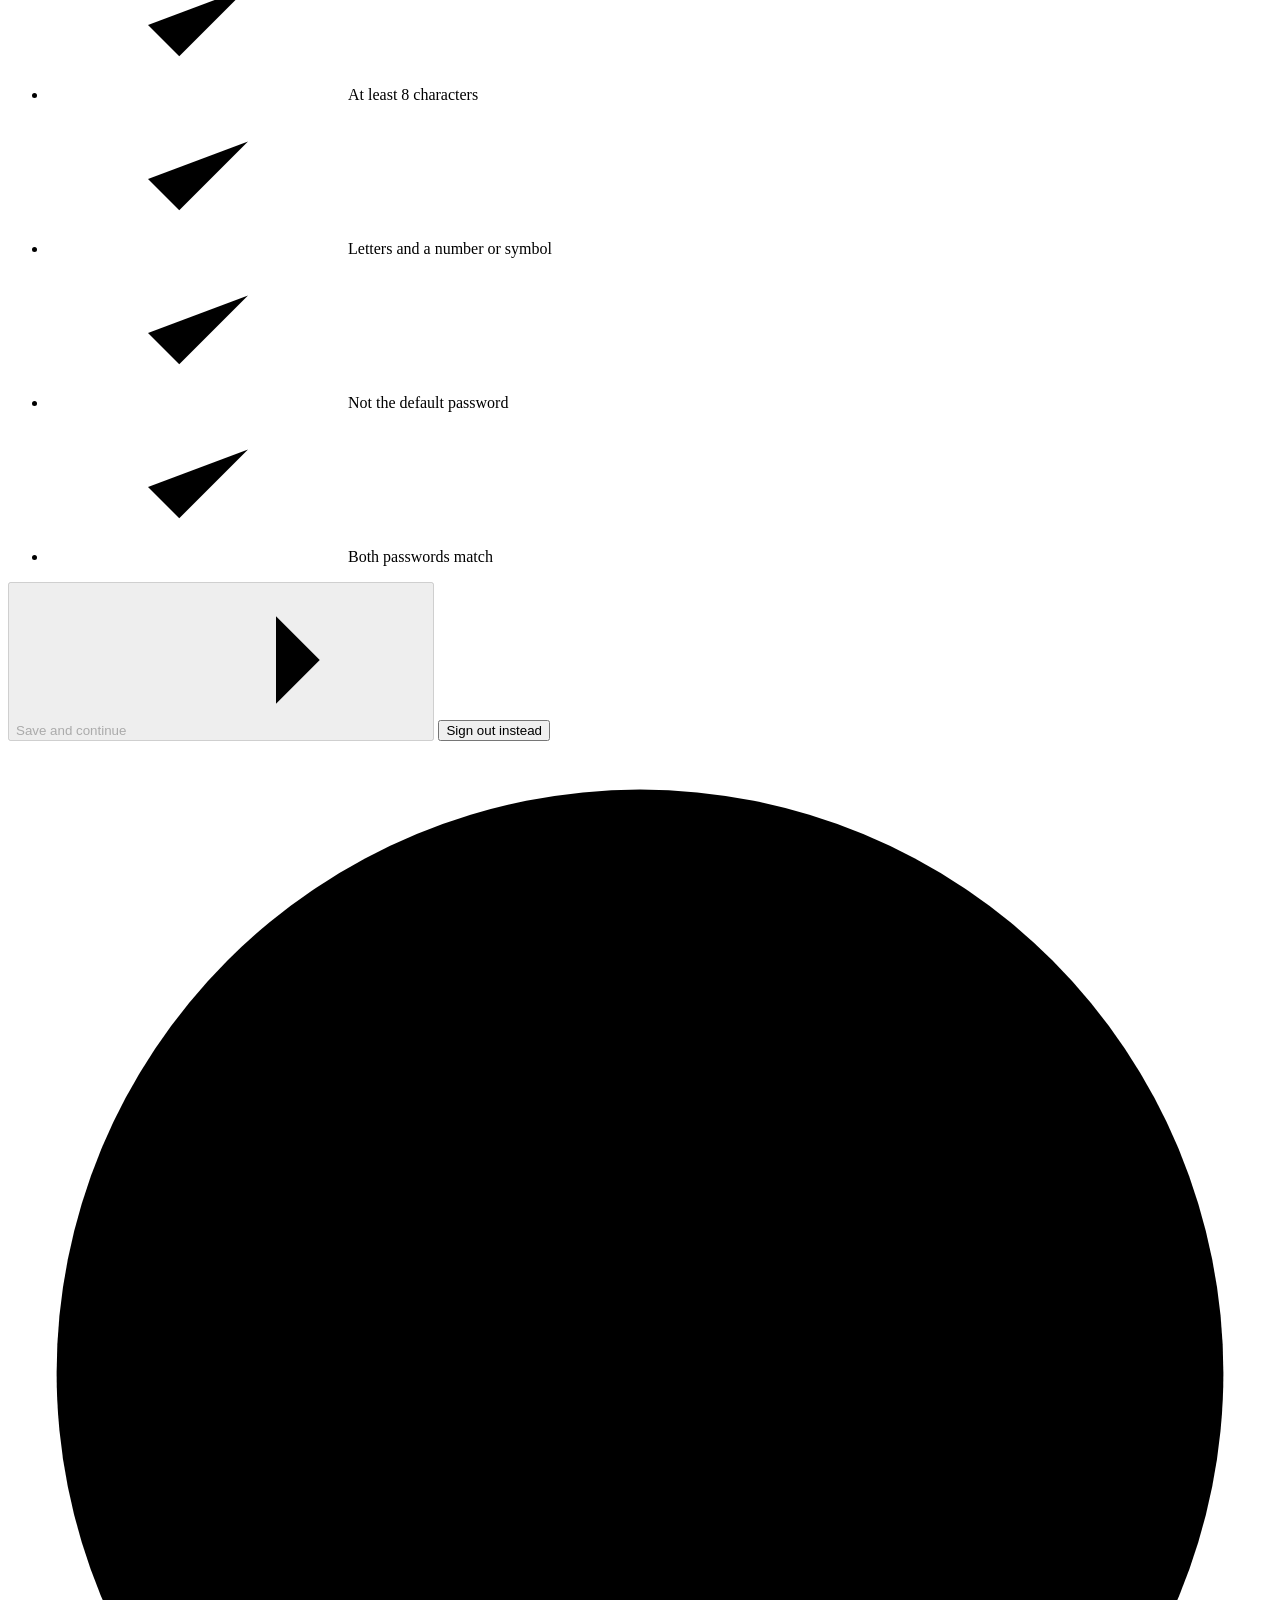
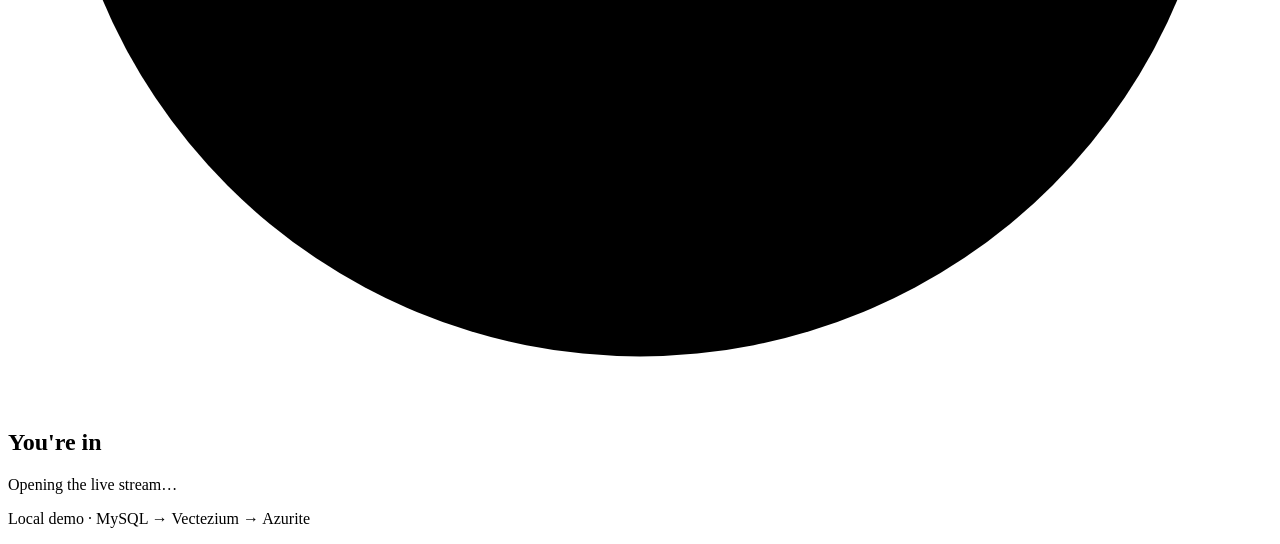
==== commit 7620f562: "Harden the demo: local-only ports, narrower CDC grant, UI fixes From the code review of the demo:  -" ====
--- a/ui/static/login.html
+++ b/ui/static/login.html
@@ -6,20 +6,11 @@
   <title>Sign in · Vectezium</title>
   <meta name="color-scheme" content="light dark">
   <link rel="icon" href="data:image/svg+xml,%3Csvg xmlns='http://www.w3.org/2000/svg' viewBox='0 0 32 32'%3E%3Cdefs%3E%3ClinearGradient id='g' x1='0' y1='0' x2='1' y2='1'%3E%3Cstop offset='0' stop-color='%236366f1'/%3E%3Cstop offset='1' stop-color='%2306b6d4'/%3E%3C/linearGradient%3E%3C/defs%3E%3Crect width='32' height='32' rx='8' fill='url(%23g)'/%3E%3Cpath d='M9 11l7 11 7-11' fill='none' stroke='white' stroke-width='3' stroke-linecap='round' stroke-linejoin='round'/%3E%3C/svg%3E">
-  <script>
-    // Same theme preference as the main UI, applied before the first paint.
-    (function () {
-      var pref = "system";
-      try { pref = localStorage.getItem("theme") || "system"; } catch (e) {}
-      var dark = pref === "dark" || (pref === "system" && matchMedia("(prefers-color-scheme: dark)").matches);
-      document.documentElement.dataset.theme = dark ? "dark" : "light";
-      document.documentElement.dataset.themePref = pref;
-    })();
-  </script>
+  <script src="/static/theme.js"></script>
   <link rel="stylesheet" href="/static/login.css">
 </head>
 <body>
-  <svg width="0" height="0" style="position:absolute" aria-hidden="true">
+  <svg class="sprite" width="0" height="0" aria-hidden="true">
     <defs>
       <linearGradient id="brand-gradient" x1="0" y1="0" x2="1" y2="1">
         <stop offset="0" stop-color="#6366f1"/><stop offset="1" stop-color="#06b6d4"/>
